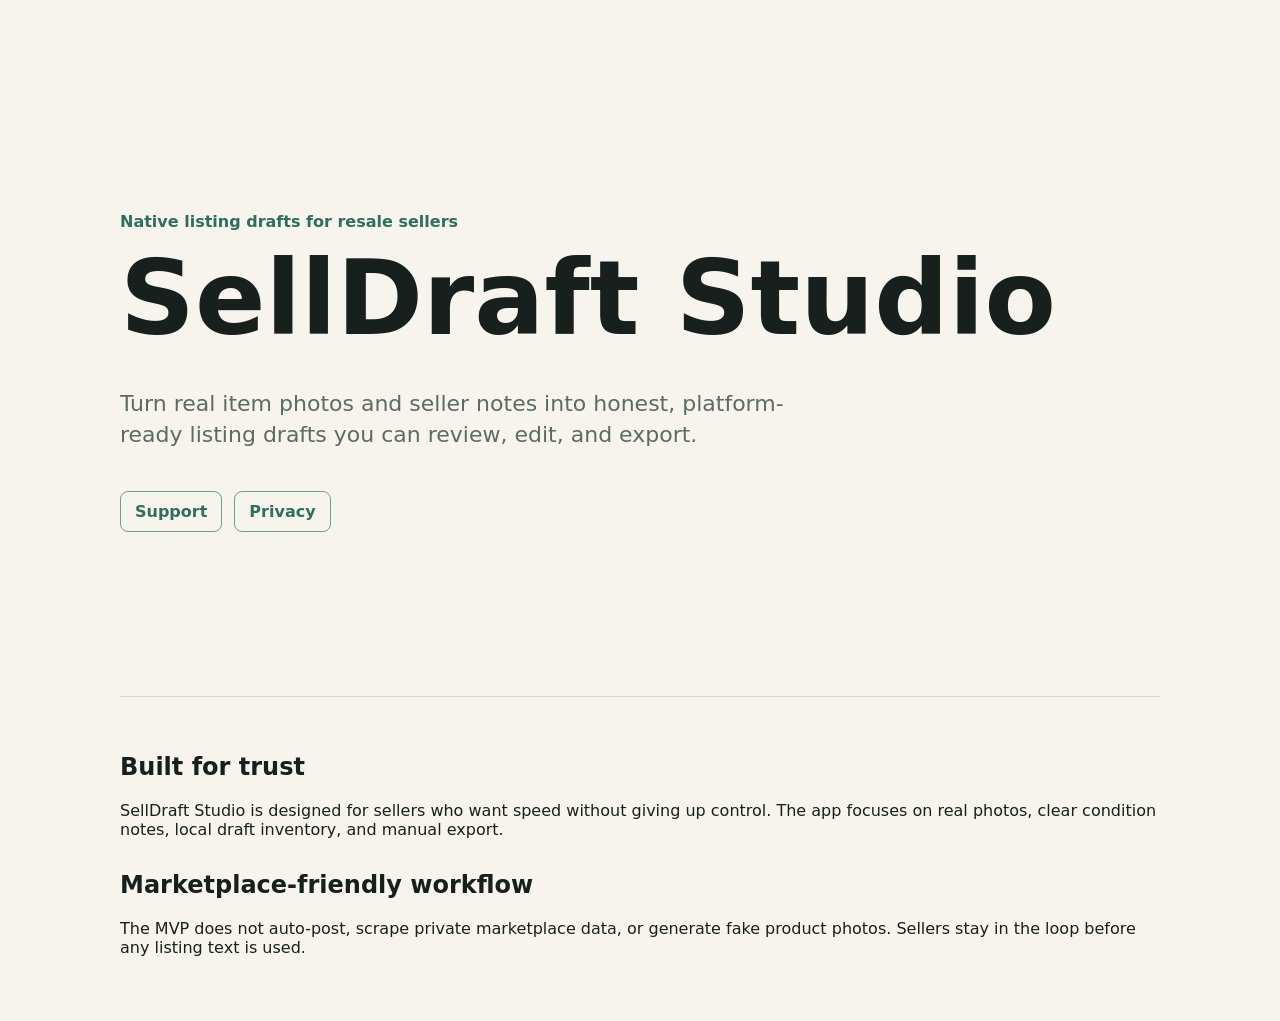
==== pages/index.html @ 3e45fb89 "Initial public support site" ====
<!doctype html>
<html lang="en">
<head>
  <meta charset="utf-8">
  <meta name="viewport" content="width=device-width, initial-scale=1">
  <title>SellDraft Studio</title>
  <link rel="stylesheet" href="../assets/site.css">
</head>
<body>
  <main class="page">
    <section class="hero">
      <p class="eyebrow">Native listing drafts for resale sellers</p>
      <h1>SellDraft Studio</h1>
      <p class="lede">Turn real item photos and seller notes into honest, platform-ready listing drafts you can review, edit, and export.</p>
      <div class="actions">
        <a href="support.html">Support</a>
        <a href="privacy.html">Privacy</a>
      </div>
    </section>

    <section class="content">
      <h2>Built for trust</h2>
      <p>SellDraft Studio is designed for sellers who want speed without giving up control. The app focuses on real photos, clear condition notes, local draft inventory, and manual export.</p>
      <h2>Marketplace-friendly workflow</h2>
      <p>The MVP does not auto-post, scrape private marketplace data, or generate fake product photos. Sellers stay in the loop before any listing text is used.</p>
    </section>
  </main>
</body>
</html>
---- assets/site.css ----
:root {
  color-scheme: light dark;
  --accent: #2f6f5e;
  --ink: #17201d;
  --muted: #5e6a65;
  --paper: #f7f4ee;
  --panel: #ffffff;
}

body {
  margin: 0;
  font-family: -apple-system, BlinkMacSystemFont, "SF Pro Text", system-ui, sans-serif;
  color: var(--ink);
  background: var(--paper);
}

.page {
  max-width: 1040px;
  margin: 0 auto;
  padding: 48px 24px;
}

.narrow {
  max-width: 720px;
}

.hero {
  min-height: 72vh;
  display: grid;
  align-content: center;
  gap: 18px;
}

.eyebrow {
  margin: 0;
  color: var(--accent);
  font-weight: 700;
}

h1 {
  margin: 0;
  font-size: clamp(48px, 9vw, 104px);
  letter-spacing: 0;
  line-height: 0.95;
}

h2 {
  margin-top: 32px;
}

.lede {
  max-width: 680px;
  font-size: 22px;
  line-height: 1.45;
  color: var(--muted);
}

.actions {
  display: flex;
  gap: 12px;
  flex-wrap: wrap;
}

a {
  color: var(--accent);
  font-weight: 700;
}

.actions a {
  border: 1px solid color-mix(in srgb, var(--accent), transparent 35%);
  border-radius: 8px;
  padding: 10px 14px;
  text-decoration: none;
}

.content {
  border-top: 1px solid color-mix(in srgb, var(--ink), transparent 85%);
  padding-top: 24px;
}

@media (prefers-color-scheme: dark) {
  :root {
    --accent: #7fd3b9;
    --ink: #edf4f1;
    --muted: #b8c4bf;
    --paper: #111614;
    --panel: #18201d;
  }
}
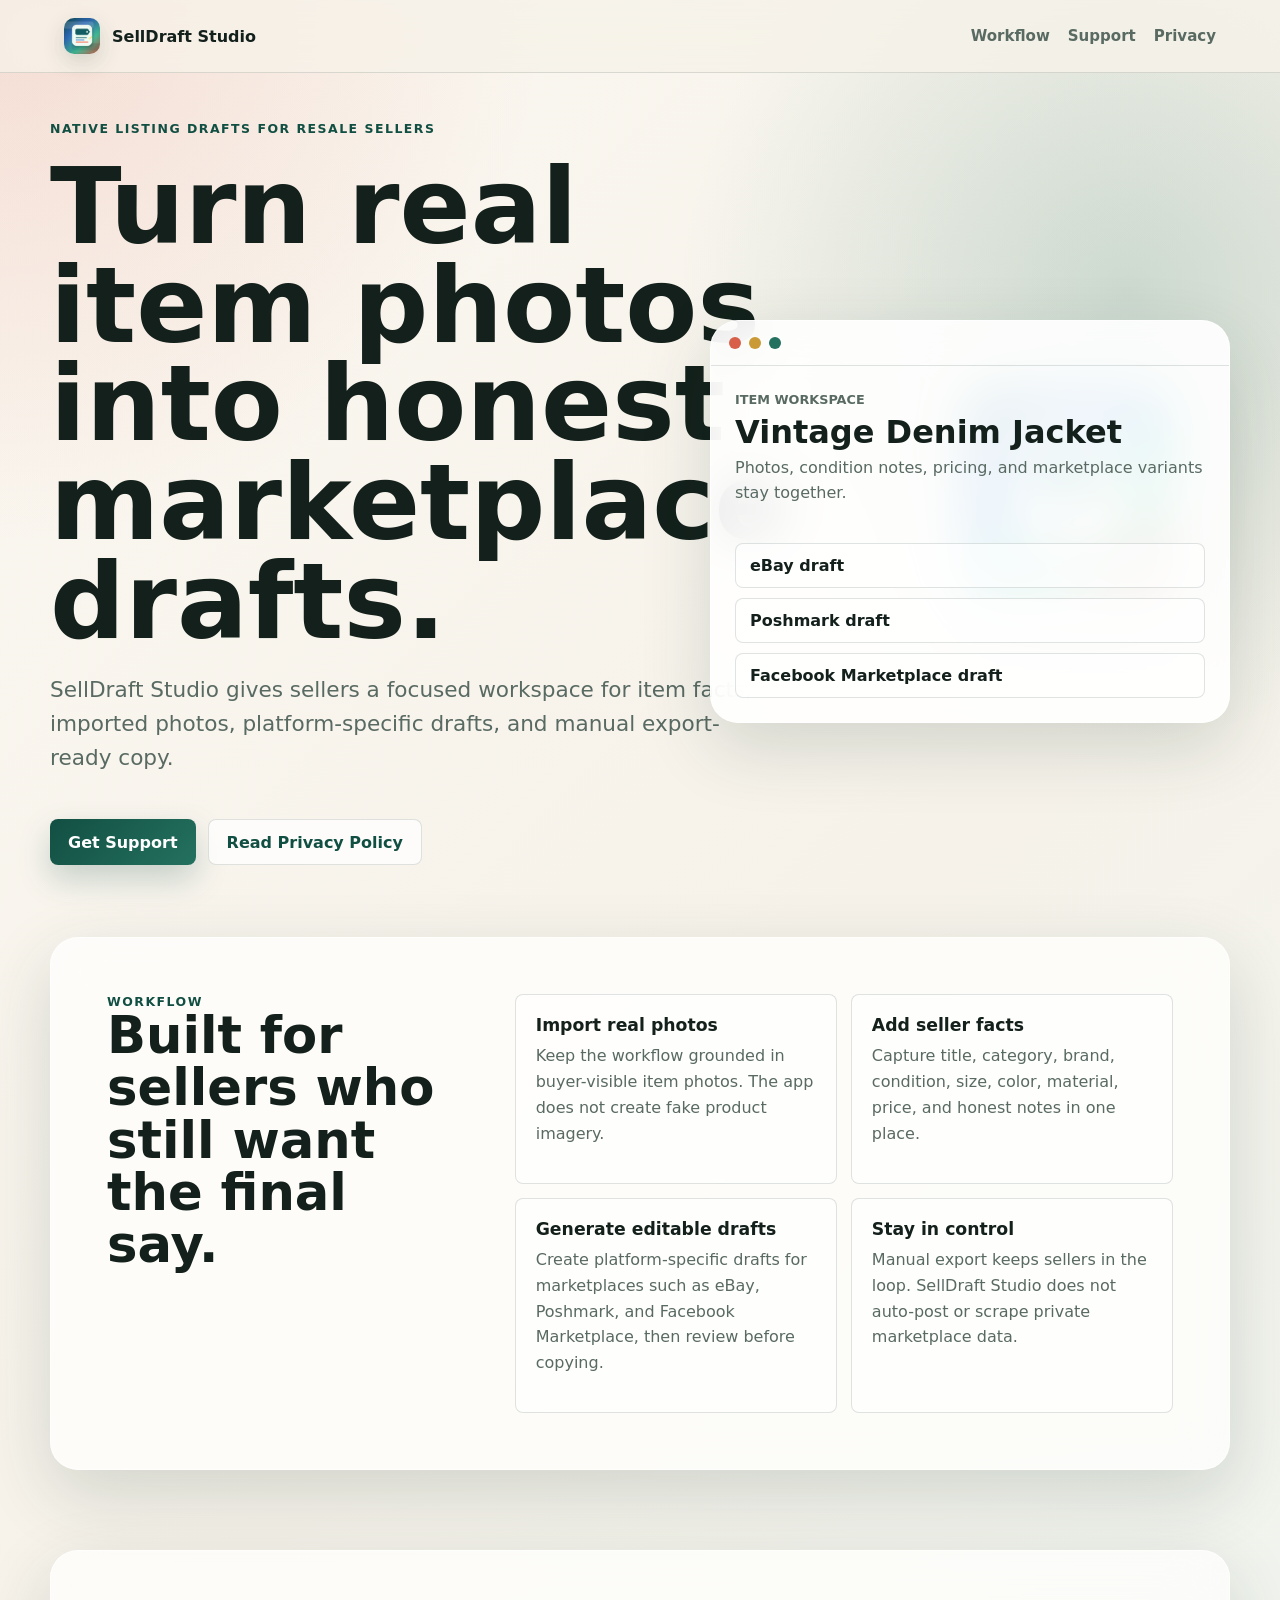
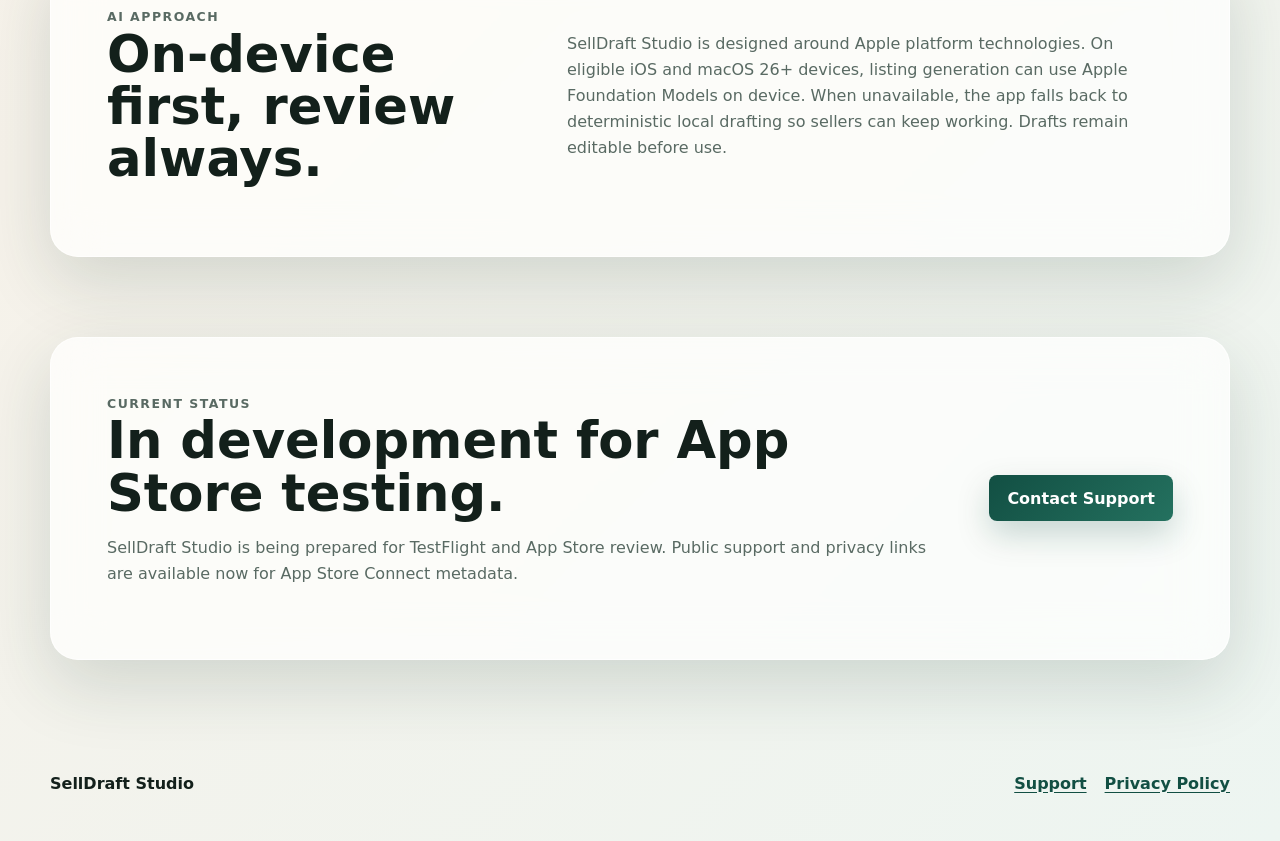
==== commit b1884d40: "Build App Store public pages" ====
--- a/pages/index.html
+++ b/pages/index.html
@@ -2,29 +2,11 @@
 <html lang="en">
 <head>
   <meta charset="utf-8">
-  <meta name="viewport" content="width=device-width, initial-scale=1">
+  <meta http-equiv="refresh" content="0; url=../index.html">
+  <link rel="canonical" href="../index.html">
   <title>SellDraft Studio</title>
-  <link rel="stylesheet" href="../assets/site.css">
 </head>
 <body>
-  <main class="page">
-    <section class="hero">
-      <p class="eyebrow">Native listing drafts for resale sellers</p>
-      <h1>SellDraft Studio</h1>
-      <p class="lede">Turn real item photos and seller notes into honest, platform-ready listing drafts you can review, edit, and export.</p>
-      <div class="actions">
-        <a href="support.html">Support</a>
-        <a href="privacy.html">Privacy</a>
-      </div>
-    </section>
-
-    <section class="content">
-      <h2>Built for trust</h2>
-      <p>SellDraft Studio is designed for sellers who want speed without giving up control. The app focuses on real photos, clear condition notes, local draft inventory, and manual export.</p>
-      <h2>Marketplace-friendly workflow</h2>
-      <p>The MVP does not auto-post, scrape private marketplace data, or generate fake product photos. Sellers stay in the loop before any listing text is used.</p>
-    </section>
-  </main>
+  <p><a href="../index.html">Continue to SellDraft Studio</a></p>
 </body>
 </html>
-
